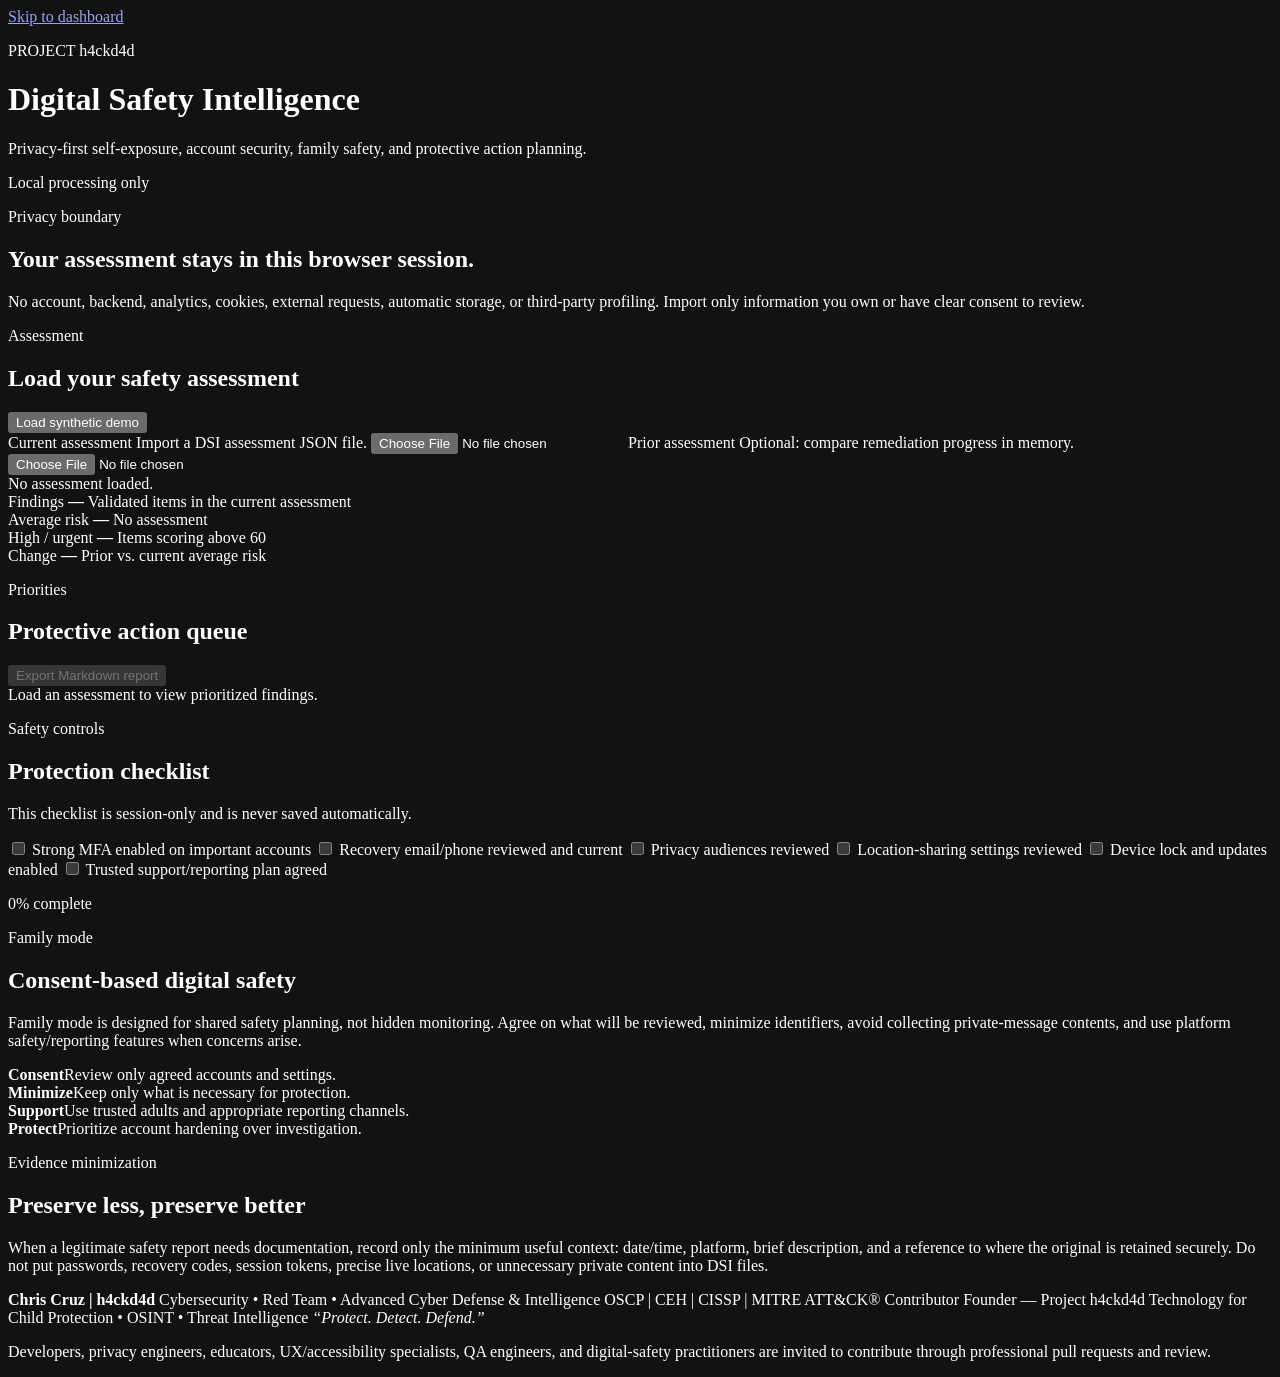
==== web/index.html @ 947352be "feat: add privacy-first local DSI dashboard" ====
<!doctype html>
<html lang="en">
<head>
  <meta charset="utf-8">
  <meta name="viewport" content="width=device-width,initial-scale=1">
  <meta name="color-scheme" content="dark">
  <title>h4ckd4d Digital Safety Intelligence</title>
  <link rel="stylesheet" href="styles.css">
</head>
<body>
  <a class="skip-link" href="#main">Skip to dashboard</a>

  <header class="site-header">
    <div>
      <p class="eyebrow">PROJECT h4ckd4d</p>
      <h1>Digital Safety Intelligence</h1>
      <p class="subtitle">Privacy-first self-exposure, account security, family safety, and protective action planning.</p>
    </div>
    <div class="privacy-badge" aria-label="Local processing only">
      <span class="privacy-dot" aria-hidden="true"></span>
      Local processing only
    </div>
  </header>

  <main id="main">
    <section class="notice" aria-labelledby="privacy-title">
      <div>
        <p class="eyebrow">Privacy boundary</p>
        <h2 id="privacy-title">Your assessment stays in this browser session.</h2>
      </div>
      <p>No account, backend, analytics, cookies, external requests, automatic storage, or third-party profiling. Import only information you own or have clear consent to review.</p>
    </section>

    <section class="panel" aria-labelledby="assessment-title">
      <div class="section-heading">
        <div>
          <p class="eyebrow">Assessment</p>
          <h2 id="assessment-title">Load your safety assessment</h2>
        </div>
        <button id="demoButton" class="button secondary" type="button">Load synthetic demo</button>
      </div>

      <div class="upload-grid">
        <label class="upload-card" for="currentFile">
          <span class="upload-title">Current assessment</span>
          <span>Import a DSI assessment JSON file.</span>
          <input id="currentFile" type="file" accept="application/json,.json">
        </label>

        <label class="upload-card" for="priorFile">
          <span class="upload-title">Prior assessment</span>
          <span>Optional: compare remediation progress in memory.</span>
          <input id="priorFile" type="file" accept="application/json,.json">
        </label>
      </div>

      <div id="status" class="status" role="status" aria-live="polite">No assessment loaded.</div>
    </section>

    <section class="metrics" aria-label="Risk overview">
      <article class="metric-card">
        <span class="metric-label">Findings</span>
        <strong id="findingCount">—</strong>
        <span class="metric-help">Validated items in the current assessment</span>
      </article>
      <article class="metric-card">
        <span class="metric-label">Average risk</span>
        <strong id="averageRisk">—</strong>
        <span id="averagePriority" class="metric-help">No assessment</span>
      </article>
      <article class="metric-card">
        <span class="metric-label">High / urgent</span>
        <strong id="highCount">—</strong>
        <span class="metric-help">Items scoring above 60</span>
      </article>
      <article class="metric-card">
        <span class="metric-label">Change</span>
        <strong id="riskDelta">—</strong>
        <span class="metric-help">Prior vs. current average risk</span>
      </article>
    </section>

    <section class="dashboard-grid">
      <article class="panel" aria-labelledby="findings-title">
        <div class="section-heading">
          <div>
            <p class="eyebrow">Priorities</p>
            <h2 id="findings-title">Protective action queue</h2>
          </div>
          <button id="exportButton" class="button" type="button" disabled>Export Markdown report</button>
        </div>
        <div id="findingsTable" class="empty-state">Load an assessment to view prioritized findings.</div>
      </article>

      <aside class="panel" aria-labelledby="checklist-title">
        <p class="eyebrow">Safety controls</p>
        <h2 id="checklist-title">Protection checklist</h2>
        <p class="muted">This checklist is session-only and is never saved automatically.</p>

        <div id="checklist" class="checklist">
          <label><input type="checkbox"> Strong MFA enabled on important accounts</label>
          <label><input type="checkbox"> Recovery email/phone reviewed and current</label>
          <label><input type="checkbox"> Privacy audiences reviewed</label>
          <label><input type="checkbox"> Location-sharing settings reviewed</label>
          <label><input type="checkbox"> Device lock and updates enabled</label>
          <label><input type="checkbox"> Trusted support/reporting plan agreed</label>
        </div>
        <div class="progress-track" aria-label="Checklist completion">
          <div id="progressBar" class="progress-bar"></div>
        </div>
        <p id="progressText" class="progress-text">0% complete</p>
      </aside>
    </section>

    <section class="dashboard-grid">
      <article class="panel" aria-labelledby="family-title">
        <p class="eyebrow">Family mode</p>
        <h2 id="family-title">Consent-based digital safety</h2>
        <p>Family mode is designed for shared safety planning, not hidden monitoring. Agree on what will be reviewed, minimize identifiers, avoid collecting private-message contents, and use platform safety/reporting features when concerns arise.</p>
        <div class="principle-grid">
          <div><strong>Consent</strong><span>Review only agreed accounts and settings.</span></div>
          <div><strong>Minimize</strong><span>Keep only what is necessary for protection.</span></div>
          <div><strong>Support</strong><span>Use trusted adults and appropriate reporting channels.</span></div>
          <div><strong>Protect</strong><span>Prioritize account hardening over investigation.</span></div>
        </div>
      </article>

      <article class="panel" aria-labelledby="evidence-title">
        <p class="eyebrow">Evidence minimization</p>
        <h2 id="evidence-title">Preserve less, preserve better</h2>
        <p>When a legitimate safety report needs documentation, record only the minimum useful context: date/time, platform, brief description, and a reference to where the original is retained securely. Do not put passwords, recovery codes, session tokens, precise live locations, or unnecessary private content into DSI files.</p>
      </article>
    </section>
  </main>

  <footer>
    <div class="signature">
      <strong>Chris Cruz | h4ckd4d</strong>
      <span>Cybersecurity • Red Team • Advanced Cyber Defense &amp; Intelligence</span>
      <span>OSCP | CEH | CISSP | MITRE ATT&amp;CK® Contributor</span>
      <span class="founder">Founder — Project h4ckd4d</span>
      <span>Technology for Child Protection • OSINT • Threat Intelligence</span>
      <em>“Protect. Detect. Defend.”</em>
    </div>
    <p>Developers, privacy engineers, educators, UX/accessibility specialists, QA engineers, and digital-safety practitioners are invited to contribute through professional pull requests and review.</p>
  </footer>

  <script src="app.js"></script>
</body>
</html>
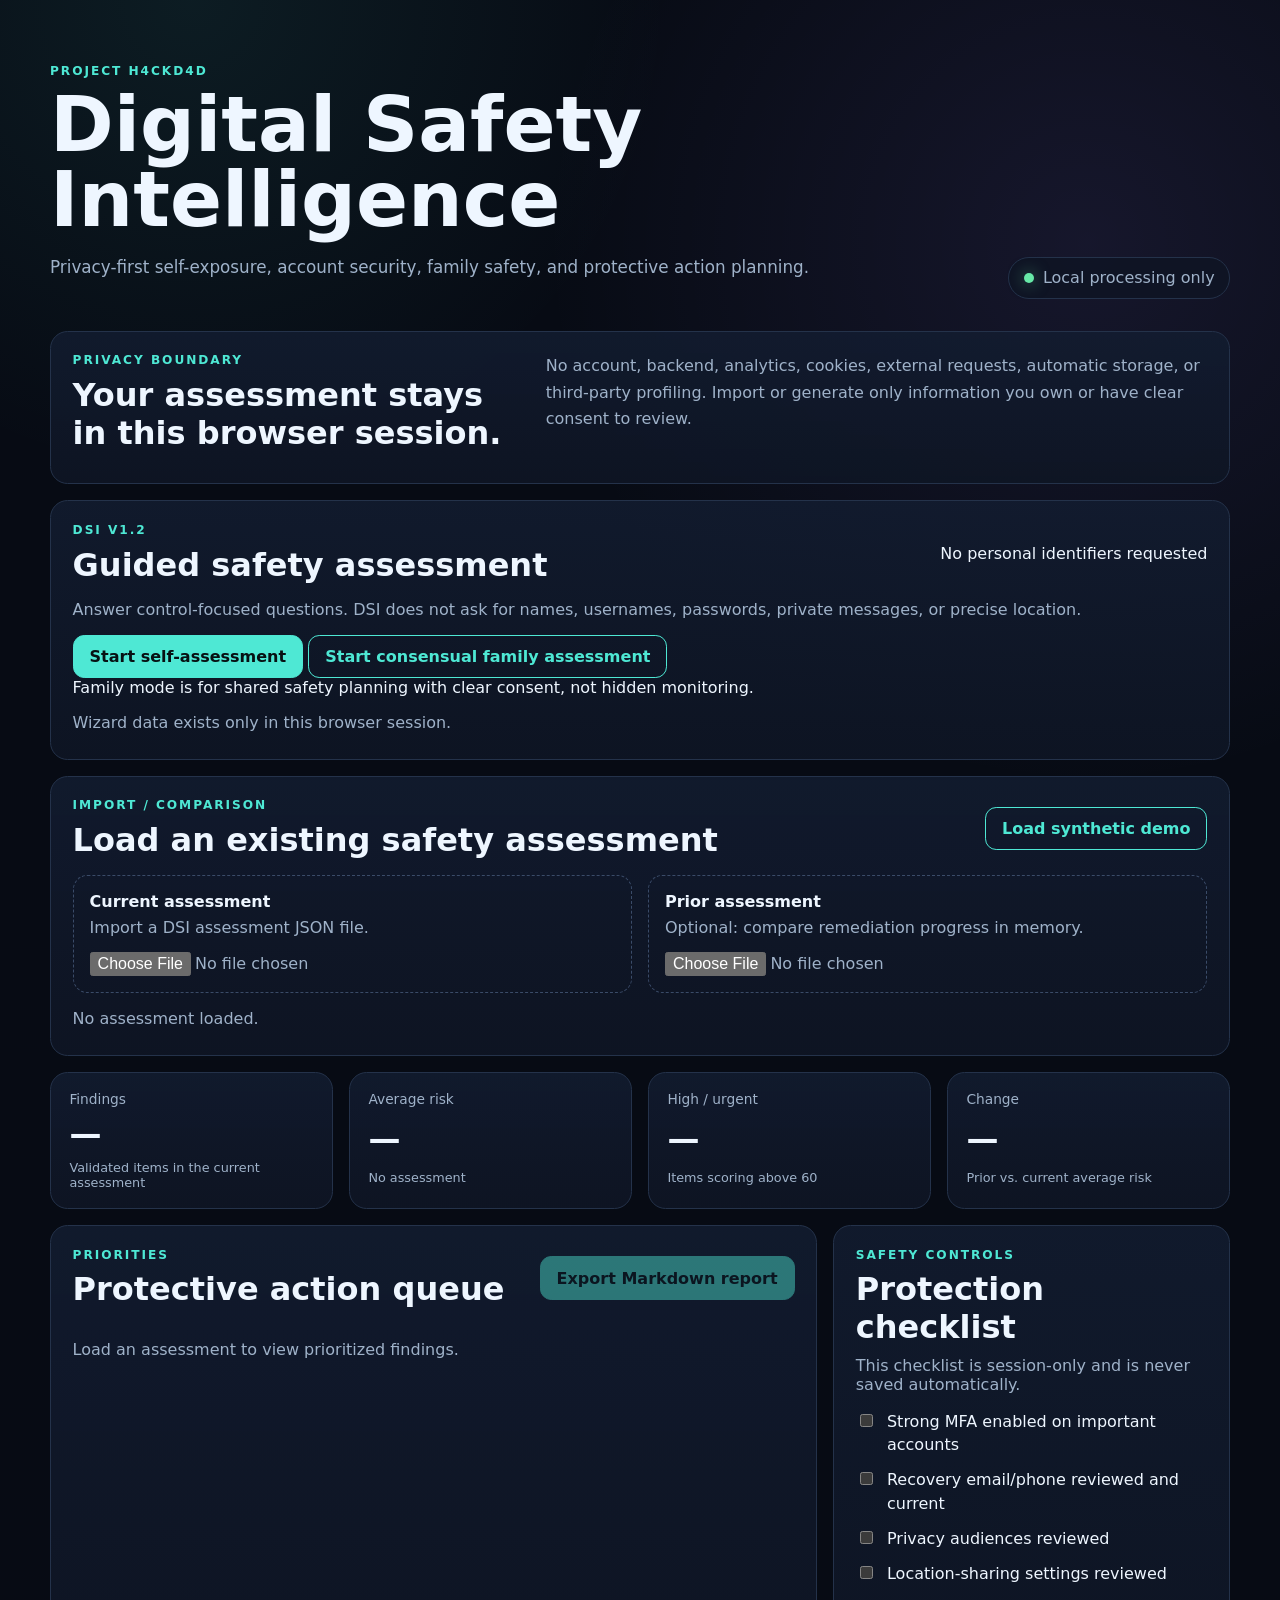
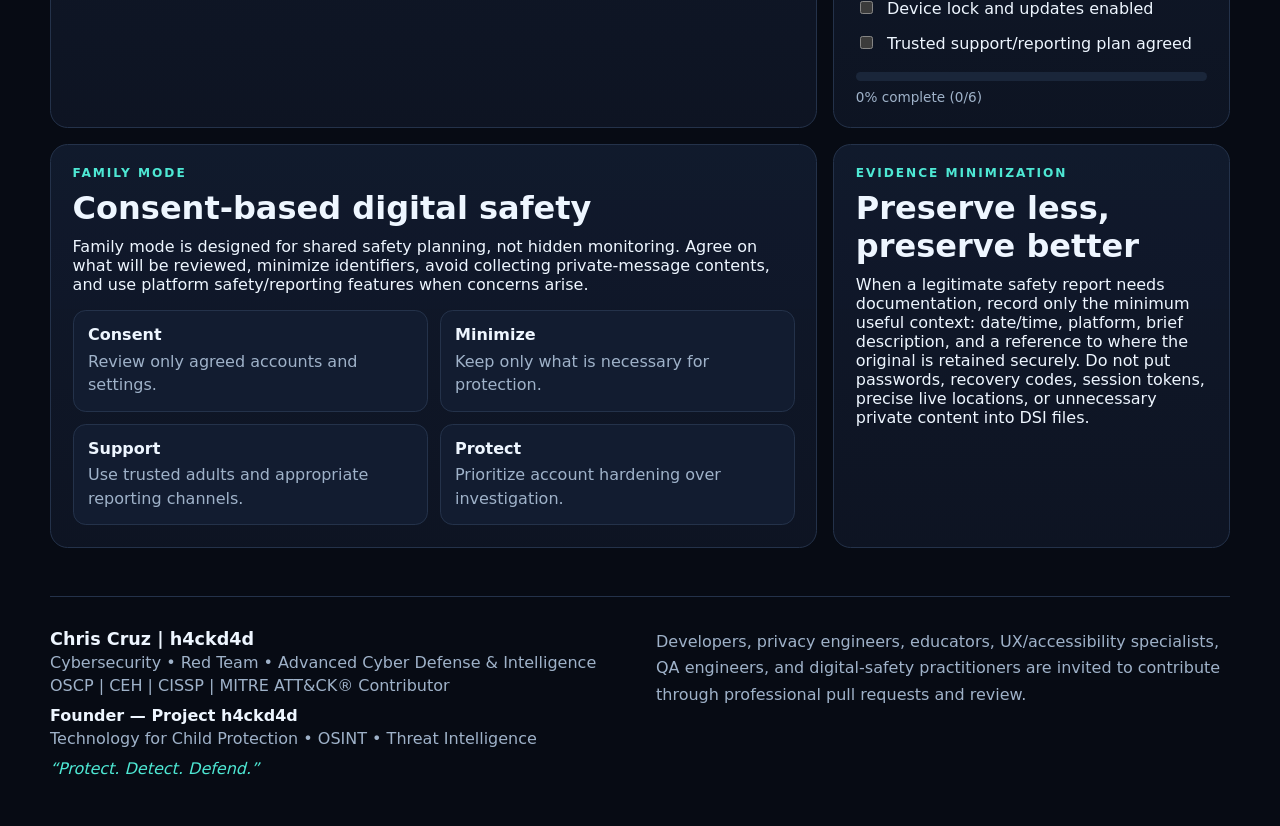
==== commit cc5523e1: "DSI v1.2: add guided assessment interface" ====
--- a/web/index.html
+++ b/web/index.html
@@ -28,14 +28,56 @@
         <p class="eyebrow">Privacy boundary</p>
         <h2 id="privacy-title">Your assessment stays in this browser session.</h2>
       </div>
-      <p>No account, backend, analytics, cookies, external requests, automatic storage, or third-party profiling. Import only information you own or have clear consent to review.</p>
+      <p>No account, backend, analytics, cookies, external requests, automatic storage, or third-party profiling. Import or generate only information you own or have clear consent to review.</p>
+    </section>
+
+    <section id="wizard" class="panel" aria-labelledby="wizard-title">
+      <div class="section-heading">
+        <div>
+          <p class="eyebrow">DSI v1.2</p>
+          <h2 id="wizard-title">Guided safety assessment</h2>
+        </div>
+        <span class="local-label">No personal identifiers requested</span>
+      </div>
+      <p class="muted">Answer control-focused questions. DSI does not ask for names, usernames, passwords, private messages, or precise location.</p>
+
+      <div id="wizardStart" class="wizard-start">
+        <button id="wizardModeSelf" class="button" type="button">Start self-assessment</button>
+        <button id="wizardModeFamily" class="button secondary" type="button">Start consensual family assessment</button>
+        <p>Family mode is for shared safety planning with clear consent, not hidden monitoring.</p>
+      </div>
+
+      <div id="wizardStep" class="wizard-step" hidden>
+        <p id="wizardSection" class="eyebrow"></p>
+        <h3 id="wizardPrompt" tabindex="-1"></h3>
+        <p id="wizardHelp" class="muted"></p>
+        <div id="wizardChoices" class="wizard-choices" role="radiogroup" aria-label="Assessment answer"></div>
+        <div class="wizard-actions">
+          <button id="wizardBack" class="button secondary" type="button">Back</button>
+          <button id="wizardNext" class="button" type="button">Next</button>
+          <button id="wizardCancel" class="text-button" type="button">Clear wizard session</button>
+        </div>
+      </div>
+
+      <div id="wizardReview" class="wizard-review" hidden>
+        <p class="eyebrow">Review</p>
+        <h3>Confirm your control answers</h3>
+        <ul id="wizardReviewList" class="review-list"></ul>
+        <p class="muted">Only unmet or uncertain controls become findings. “Not sure” lowers confidence to show that verification is needed.</p>
+        <div class="wizard-actions">
+          <button id="wizardGenerate" class="button" type="button">Generate and load assessment</button>
+          <button id="wizardDownload" class="button secondary" type="button" disabled>Download assessment JSON</button>
+          <button id="wizardCancel" class="text-button wizard-cancel-review" type="button" onclick="document.getElementById('wizardCancel').click()">Clear wizard session</button>
+        </div>
+      </div>
+      <div id="wizardStatus" class="status" role="status" aria-live="polite">Wizard data exists only in this browser session.</div>
     </section>
 
     <section class="panel" aria-labelledby="assessment-title">
       <div class="section-heading">
         <div>
-          <p class="eyebrow">Assessment</p>
-          <h2 id="assessment-title">Load your safety assessment</h2>
+          <p class="eyebrow">Import / comparison</p>
+          <h2 id="assessment-title">Load an existing safety assessment</h2>
         </div>
         <button id="demoButton" class="button secondary" type="button">Load synthetic demo</button>
       </div>
@@ -46,57 +88,35 @@
           <span>Import a DSI assessment JSON file.</span>
           <input id="currentFile" type="file" accept="application/json,.json">
         </label>
-
         <label class="upload-card" for="priorFile">
           <span class="upload-title">Prior assessment</span>
           <span>Optional: compare remediation progress in memory.</span>
           <input id="priorFile" type="file" accept="application/json,.json">
         </label>
       </div>
-
       <div id="status" class="status" role="status" aria-live="polite">No assessment loaded.</div>
     </section>
 
     <section class="metrics" aria-label="Risk overview">
-      <article class="metric-card">
-        <span class="metric-label">Findings</span>
-        <strong id="findingCount">—</strong>
-        <span class="metric-help">Validated items in the current assessment</span>
-      </article>
-      <article class="metric-card">
-        <span class="metric-label">Average risk</span>
-        <strong id="averageRisk">—</strong>
-        <span id="averagePriority" class="metric-help">No assessment</span>
-      </article>
-      <article class="metric-card">
-        <span class="metric-label">High / urgent</span>
-        <strong id="highCount">—</strong>
-        <span class="metric-help">Items scoring above 60</span>
-      </article>
-      <article class="metric-card">
-        <span class="metric-label">Change</span>
-        <strong id="riskDelta">—</strong>
-        <span class="metric-help">Prior vs. current average risk</span>
-      </article>
+      <article class="metric-card"><span class="metric-label">Findings</span><strong id="findingCount">—</strong><span class="metric-help">Validated items in the current assessment</span></article>
+      <article class="metric-card"><span class="metric-label">Average risk</span><strong id="averageRisk">—</strong><span id="averagePriority" class="metric-help">No assessment</span></article>
+      <article class="metric-card"><span class="metric-label">High / urgent</span><strong id="highCount">—</strong><span class="metric-help">Items scoring above 60</span></article>
+      <article class="metric-card"><span class="metric-label">Change</span><strong id="riskDelta">—</strong><span class="metric-help">Prior vs. current average risk</span></article>
     </section>
 
     <section class="dashboard-grid">
       <article class="panel" aria-labelledby="findings-title">
         <div class="section-heading">
-          <div>
-            <p class="eyebrow">Priorities</p>
-            <h2 id="findings-title">Protective action queue</h2>
-          </div>
+          <div><p class="eyebrow">Priorities</p><h2 id="findings-title">Protective action queue</h2></div>
           <button id="exportButton" class="button" type="button" disabled>Export Markdown report</button>
         </div>
-        <div id="findingsTable" class="empty-state">Load an assessment to view prioritized findings.</div>
+        <div id="findingsTable" class="empty-state">Load or generate an assessment to view prioritized findings.</div>
       </article>
 
       <aside class="panel" aria-labelledby="checklist-title">
         <p class="eyebrow">Safety controls</p>
         <h2 id="checklist-title">Protection checklist</h2>
         <p class="muted">This checklist is session-only and is never saved automatically.</p>
-
         <div id="checklist" class="checklist">
           <label><input type="checkbox"> Strong MFA enabled on important accounts</label>
           <label><input type="checkbox"> Recovery email/phone reviewed and current</label>
@@ -105,9 +125,7 @@
           <label><input type="checkbox"> Device lock and updates enabled</label>
           <label><input type="checkbox"> Trusted support/reporting plan agreed</label>
         </div>
-        <div class="progress-track" aria-label="Checklist completion">
-          <div id="progressBar" class="progress-bar"></div>
-        </div>
+        <div class="progress-track" aria-label="Checklist completion"><div id="progressBar" class="progress-bar"></div></div>
         <p id="progressText" class="progress-text">0% complete</p>
       </aside>
     </section>
@@ -124,7 +142,6 @@
           <div><strong>Protect</strong><span>Prioritize account hardening over investigation.</span></div>
         </div>
       </article>
-
       <article class="panel" aria-labelledby="evidence-title">
         <p class="eyebrow">Evidence minimization</p>
         <h2 id="evidence-title">Preserve less, preserve better</h2>
@@ -145,6 +162,8 @@
     <p>Developers, privacy engineers, educators, UX/accessibility specialists, QA engineers, and digital-safety practitioners are invited to contribute through professional pull requests and review.</p>
   </footer>
 
+  <script src="dsi-core.js"></script>
   <script src="app.js"></script>
+  <script src="wizard.js"></script>
 </body>
 </html>
--- a/web/styles.css
+++ b/web/styles.css
@@ -0,0 +1,160 @@
+:root {
+  --bg: #070b14;
+  --panel: #0e1524;
+  --panel-2: #121c30;
+  --text: #eef6ff;
+  --muted: #9fb2c9;
+  --line: #24324a;
+  --accent: #4ee8d4;
+  --accent-2: #9b7cff;
+  --danger: #ff7b91;
+  --warning: #ffd166;
+  --ok: #67e8a7;
+  font-family: Inter, ui-sans-serif, system-ui, -apple-system, BlinkMacSystemFont, "Segoe UI", sans-serif;
+}
+
+* { box-sizing: border-box; }
+
+body {
+  margin: 0;
+  background:
+    radial-gradient(circle at 15% 0%, rgba(78, 232, 212, 0.08), transparent 30rem),
+    radial-gradient(circle at 85% 10%, rgba(155, 124, 255, 0.10), transparent 34rem),
+    var(--bg);
+  color: var(--text);
+  min-height: 100vh;
+}
+
+button, input { font: inherit; }
+
+.skip-link {
+  position: absolute;
+  left: -9999px;
+  top: 1rem;
+  background: var(--text);
+  color: var(--bg);
+  padding: .75rem 1rem;
+  border-radius: .5rem;
+}
+.skip-link:focus { left: 1rem; z-index: 100; }
+
+.site-header, main, footer {
+  width: min(1180px, calc(100% - 2rem));
+  margin-inline: auto;
+}
+
+.site-header {
+  display: flex;
+  justify-content: space-between;
+  gap: 2rem;
+  align-items: flex-end;
+  padding: 4rem 0 2rem;
+}
+
+h1, h2, p { margin-top: 0; }
+h1 { font-size: clamp(2.4rem, 6vw, 5rem); line-height: .98; max-width: 850px; margin-bottom: 1rem; }
+h2 { font-size: clamp(1.3rem, 3vw, 2rem); margin-bottom: .6rem; }
+.subtitle { color: var(--muted); max-width: 780px; font-size: 1.05rem; line-height: 1.7; }
+.eyebrow { color: var(--accent); text-transform: uppercase; letter-spacing: .16em; font-size: .76rem; font-weight: 800; margin-bottom: .55rem; }
+.muted { color: var(--muted); }
+
+.privacy-badge {
+  border: 1px solid var(--line);
+  background: rgba(14, 21, 36, .8);
+  color: var(--muted);
+  border-radius: 999px;
+  padding: .65rem .9rem;
+  display: flex;
+  gap: .55rem;
+  align-items: center;
+  white-space: nowrap;
+}
+.privacy-dot { width: .65rem; height: .65rem; border-radius: 50%; background: var(--ok); box-shadow: 0 0 1rem rgba(103, 232, 167, .55); }
+
+.notice, .panel, .metric-card {
+  border: 1px solid var(--line);
+  background: linear-gradient(180deg, rgba(18, 28, 48, .86), rgba(14, 21, 36, .9));
+  border-radius: 1.1rem;
+}
+.notice { padding: 1.35rem; display: grid; grid-template-columns: .8fr 1.2fr; gap: 2rem; margin-bottom: 1rem; }
+.notice p:last-child { color: var(--muted); line-height: 1.65; margin-bottom: 0; }
+.panel { padding: 1.35rem; margin-bottom: 1rem; }
+
+.section-heading { display: flex; justify-content: space-between; gap: 1rem; align-items: center; margin-bottom: 1rem; }
+.section-heading h2 { margin-bottom: 0; }
+
+.button {
+  border: 1px solid var(--accent);
+  color: #071113;
+  background: var(--accent);
+  font-weight: 800;
+  padding: .7rem 1rem;
+  border-radius: .7rem;
+  cursor: pointer;
+}
+.button.secondary { background: transparent; color: var(--accent); }
+.button:disabled { opacity: .45; cursor: not-allowed; }
+
+.upload-grid { display: grid; grid-template-columns: repeat(2, minmax(0, 1fr)); gap: 1rem; }
+.upload-card {
+  border: 1px dashed #3a4b68;
+  border-radius: .9rem;
+  padding: 1rem;
+  color: var(--muted);
+  display: grid;
+  gap: .45rem;
+}
+.upload-card:hover { border-color: var(--accent); }
+.upload-title { color: var(--text); font-weight: 800; }
+.upload-card input { color: var(--muted); margin-top: .5rem; }
+.status { margin-top: 1rem; color: var(--muted); min-height: 1.5rem; }
+.status.error { color: var(--danger); }
+.status.success { color: var(--ok); }
+
+.metrics { display: grid; grid-template-columns: repeat(4, minmax(0, 1fr)); gap: 1rem; margin: 1rem 0; }
+.metric-card { padding: 1.15rem; display: grid; gap: .45rem; }
+.metric-label { color: var(--muted); font-size: .86rem; }
+.metric-card strong { font-size: 2rem; }
+.metric-help { color: var(--muted); font-size: .8rem; }
+
+.dashboard-grid { display: grid; grid-template-columns: 1.45fr .75fr; gap: 1rem; }
+.empty-state { color: var(--muted); padding: 1rem 0; }
+.table-wrap { overflow-x: auto; }
+table { width: 100%; border-collapse: collapse; }
+th, td { text-align: left; padding: .75rem .6rem; border-bottom: 1px solid var(--line); vertical-align: top; }
+th { color: var(--muted); font-size: .78rem; text-transform: uppercase; letter-spacing: .08em; }
+.score { font-weight: 900; }
+.priority-high { color: var(--warning); }
+.priority-urgent { color: var(--danger); }
+.priority-low { color: var(--ok); }
+
+.checklist { display: grid; gap: .75rem; margin: 1rem 0; }
+.checklist label { display: flex; gap: .7rem; align-items: flex-start; line-height: 1.45; }
+.checklist input { margin-top: .25rem; accent-color: var(--accent); }
+.progress-track { height: .6rem; background: #1a263a; border-radius: 999px; overflow: hidden; }
+.progress-bar { height: 100%; width: 0; background: linear-gradient(90deg, var(--accent), var(--accent-2)); transition: width .2s ease; }
+.progress-text { margin: .5rem 0 0; color: var(--muted); font-size: .85rem; }
+
+.principle-grid { display: grid; grid-template-columns: repeat(2, minmax(0, 1fr)); gap: .75rem; margin-top: 1rem; }
+.principle-grid div { background: var(--panel-2); border: 1px solid var(--line); border-radius: .8rem; padding: .9rem; display: grid; gap: .35rem; }
+.principle-grid span { color: var(--muted); line-height: 1.45; }
+
+footer { border-top: 1px solid var(--line); margin-top: 2rem; padding: 2rem 0 3rem; display: grid; grid-template-columns: 1fr 1fr; gap: 2rem; color: var(--muted); }
+.signature { display: grid; gap: .25rem; }
+.signature strong { color: var(--text); font-size: 1.1rem; }
+.signature .founder { margin-top: .45rem; color: var(--text); font-weight: 700; }
+.signature em { color: var(--accent); margin-top: .45rem; }
+footer p { line-height: 1.65; }
+
+@media (max-width: 820px) {
+  .site-header, .section-heading, footer { align-items: flex-start; flex-direction: column; }
+  .site-header { display: flex; }
+  .notice, .dashboard-grid, footer { grid-template-columns: 1fr; }
+  .metrics { grid-template-columns: repeat(2, minmax(0, 1fr)); }
+  .upload-grid { grid-template-columns: 1fr; }
+}
+
+@media (max-width: 520px) {
+  .metrics, .principle-grid { grid-template-columns: 1fr; }
+  .site-header { padding-top: 2.4rem; }
+}
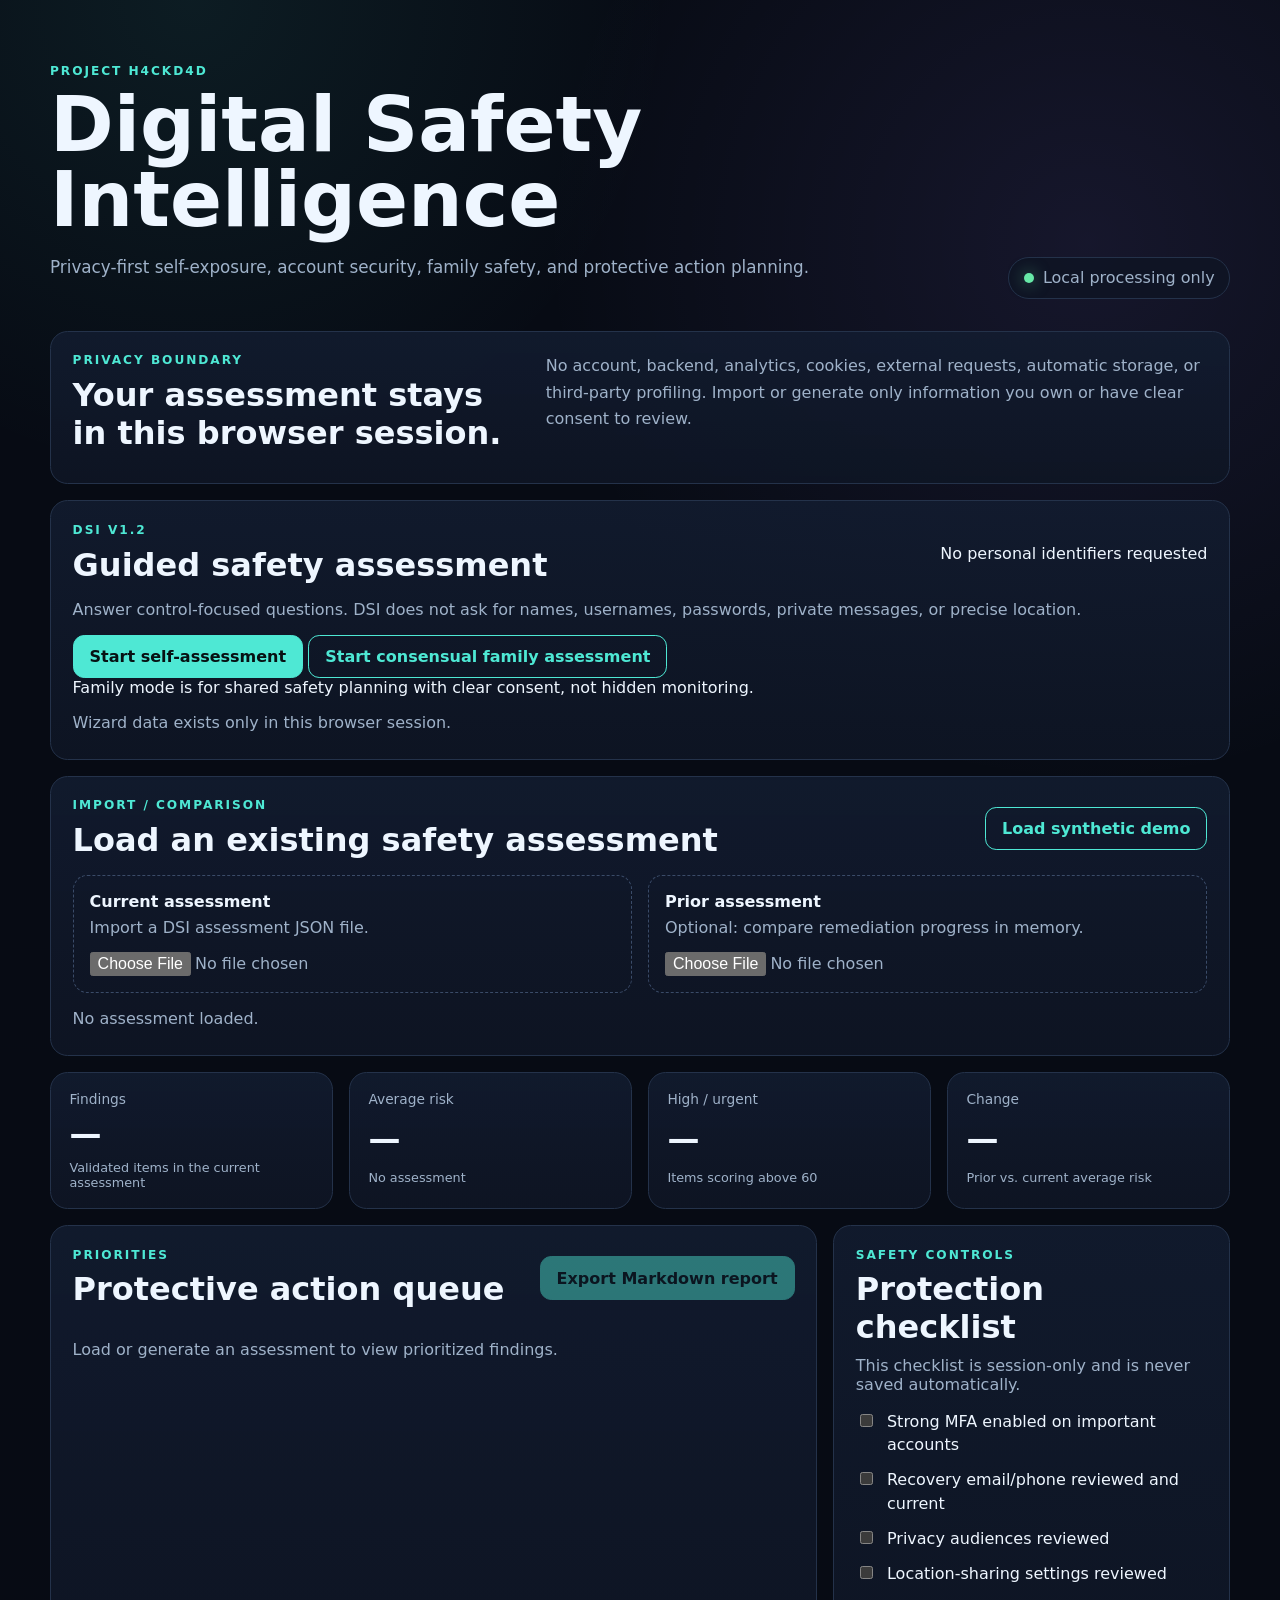
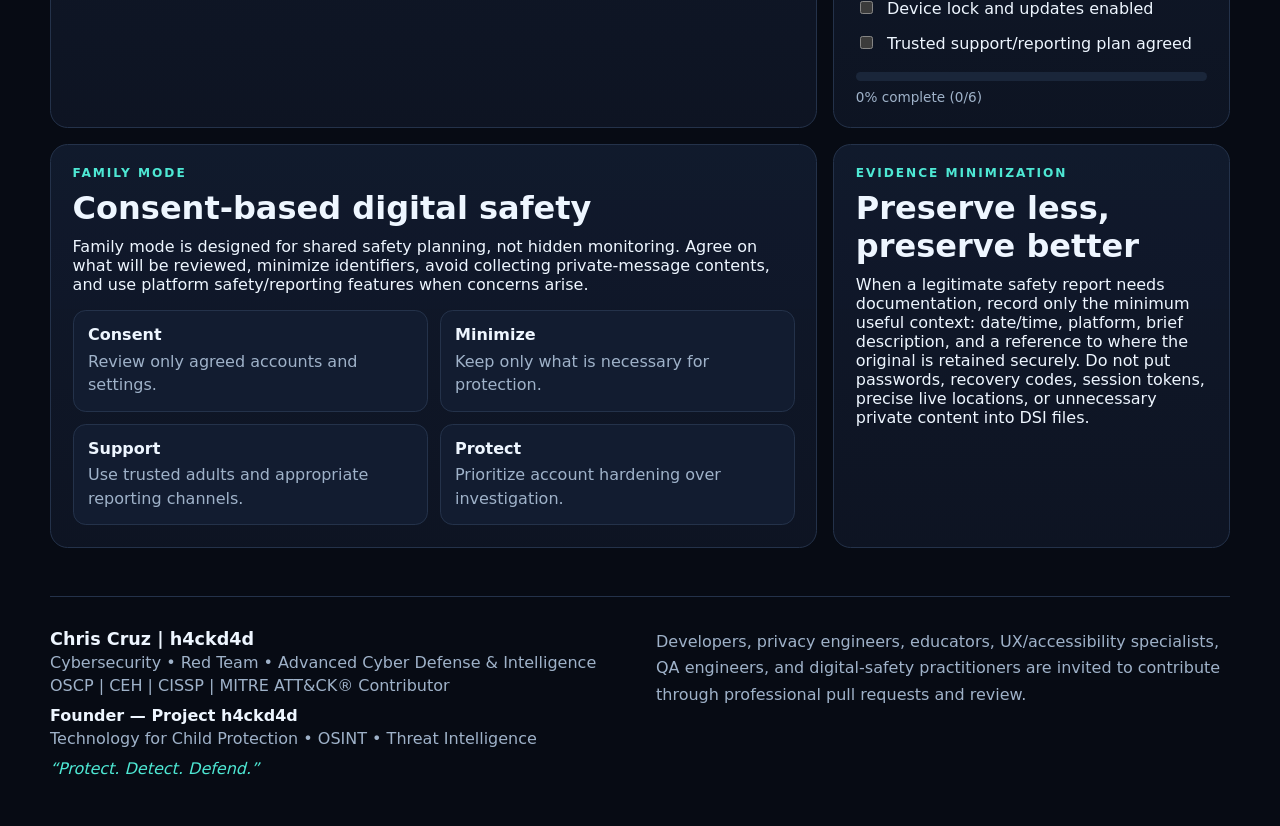
==== commit 9997af41: "DSI v1.2: fix wizard review controls" ====
--- a/web/index.html
+++ b/web/index.html
@@ -9,92 +9,40 @@
 </head>
 <body>
   <a class="skip-link" href="#main">Skip to dashboard</a>
-
   <header class="site-header">
-    <div>
-      <p class="eyebrow">PROJECT h4ckd4d</p>
-      <h1>Digital Safety Intelligence</h1>
-      <p class="subtitle">Privacy-first self-exposure, account security, family safety, and protective action planning.</p>
-    </div>
-    <div class="privacy-badge" aria-label="Local processing only">
-      <span class="privacy-dot" aria-hidden="true"></span>
-      Local processing only
-    </div>
+    <div><p class="eyebrow">PROJECT h4ckd4d</p><h1>Digital Safety Intelligence</h1><p class="subtitle">Privacy-first self-exposure, account security, family safety, and protective action planning.</p></div>
+    <div class="privacy-badge" aria-label="Local processing only"><span class="privacy-dot" aria-hidden="true"></span>Local processing only</div>
   </header>
-
   <main id="main">
-    <section class="notice" aria-labelledby="privacy-title">
-      <div>
-        <p class="eyebrow">Privacy boundary</p>
-        <h2 id="privacy-title">Your assessment stays in this browser session.</h2>
-      </div>
-      <p>No account, backend, analytics, cookies, external requests, automatic storage, or third-party profiling. Import or generate only information you own or have clear consent to review.</p>
-    </section>
+    <section class="notice" aria-labelledby="privacy-title"><div><p class="eyebrow">Privacy boundary</p><h2 id="privacy-title">Your assessment stays in this browser session.</h2></div><p>No account, backend, analytics, cookies, external requests, automatic storage, or third-party profiling. Import or generate only information you own or have clear consent to review.</p></section>
 
     <section id="wizard" class="panel" aria-labelledby="wizard-title">
-      <div class="section-heading">
-        <div>
-          <p class="eyebrow">DSI v1.2</p>
-          <h2 id="wizard-title">Guided safety assessment</h2>
-        </div>
-        <span class="local-label">No personal identifiers requested</span>
-      </div>
+      <div class="section-heading"><div><p class="eyebrow">DSI v1.2</p><h2 id="wizard-title">Guided safety assessment</h2></div><span class="local-label">No personal identifiers requested</span></div>
       <p class="muted">Answer control-focused questions. DSI does not ask for names, usernames, passwords, private messages, or precise location.</p>
-
       <div id="wizardStart" class="wizard-start">
         <button id="wizardModeSelf" class="button" type="button">Start self-assessment</button>
         <button id="wizardModeFamily" class="button secondary" type="button">Start consensual family assessment</button>
         <p>Family mode is for shared safety planning with clear consent, not hidden monitoring.</p>
       </div>
-
       <div id="wizardStep" class="wizard-step" hidden>
-        <p id="wizardSection" class="eyebrow"></p>
-        <h3 id="wizardPrompt" tabindex="-1"></h3>
-        <p id="wizardHelp" class="muted"></p>
+        <p id="wizardSection" class="eyebrow"></p><h3 id="wizardPrompt" tabindex="-1"></h3><p id="wizardHelp" class="muted"></p>
         <div id="wizardChoices" class="wizard-choices" role="radiogroup" aria-label="Assessment answer"></div>
-        <div class="wizard-actions">
-          <button id="wizardBack" class="button secondary" type="button">Back</button>
-          <button id="wizardNext" class="button" type="button">Next</button>
-          <button id="wizardCancel" class="text-button" type="button">Clear wizard session</button>
-        </div>
+        <div class="wizard-actions"><button id="wizardBack" class="button secondary" type="button">Back</button><button id="wizardNext" class="button" type="button">Next</button><button id="wizardCancel" class="text-button" type="button">Clear wizard session</button></div>
       </div>
-
       <div id="wizardReview" class="wizard-review" hidden>
-        <p class="eyebrow">Review</p>
-        <h3>Confirm your control answers</h3>
-        <ul id="wizardReviewList" class="review-list"></ul>
+        <p class="eyebrow">Review</p><h3>Confirm your control answers</h3><ul id="wizardReviewList" class="review-list"></ul>
         <p class="muted">Only unmet or uncertain controls become findings. “Not sure” lowers confidence to show that verification is needed.</p>
-        <div class="wizard-actions">
-          <button id="wizardGenerate" class="button" type="button">Generate and load assessment</button>
-          <button id="wizardDownload" class="button secondary" type="button" disabled>Download assessment JSON</button>
-          <button id="wizardCancel" class="text-button wizard-cancel-review" type="button" onclick="document.getElementById('wizardCancel').click()">Clear wizard session</button>
-        </div>
+        <div class="wizard-actions"><button id="wizardGenerate" class="button" type="button">Generate and load assessment</button><button id="wizardDownload" class="button secondary" type="button" disabled>Download assessment JSON</button><button id="wizardCancelReview" class="text-button" type="button">Clear wizard session</button></div>
       </div>
       <div id="wizardStatus" class="status" role="status" aria-live="polite">Wizard data exists only in this browser session.</div>
     </section>
 
     <section class="panel" aria-labelledby="assessment-title">
-      <div class="section-heading">
-        <div>
-          <p class="eyebrow">Import / comparison</p>
-          <h2 id="assessment-title">Load an existing safety assessment</h2>
-        </div>
-        <button id="demoButton" class="button secondary" type="button">Load synthetic demo</button>
-      </div>
-
+      <div class="section-heading"><div><p class="eyebrow">Import / comparison</p><h2 id="assessment-title">Load an existing safety assessment</h2></div><button id="demoButton" class="button secondary" type="button">Load synthetic demo</button></div>
       <div class="upload-grid">
-        <label class="upload-card" for="currentFile">
-          <span class="upload-title">Current assessment</span>
-          <span>Import a DSI assessment JSON file.</span>
-          <input id="currentFile" type="file" accept="application/json,.json">
-        </label>
-        <label class="upload-card" for="priorFile">
-          <span class="upload-title">Prior assessment</span>
-          <span>Optional: compare remediation progress in memory.</span>
-          <input id="priorFile" type="file" accept="application/json,.json">
-        </label>
-      </div>
-      <div id="status" class="status" role="status" aria-live="polite">No assessment loaded.</div>
+        <label class="upload-card" for="currentFile"><span class="upload-title">Current assessment</span><span>Import a DSI assessment JSON file.</span><input id="currentFile" type="file" accept="application/json,.json"></label>
+        <label class="upload-card" for="priorFile"><span class="upload-title">Prior assessment</span><span>Optional: compare remediation progress in memory.</span><input id="priorFile" type="file" accept="application/json,.json"></label>
+      </div><div id="status" class="status" role="status" aria-live="polite">No assessment loaded.</div>
     </section>
 
     <section class="metrics" aria-label="Risk overview">
@@ -105,65 +53,16 @@
     </section>
 
     <section class="dashboard-grid">
-      <article class="panel" aria-labelledby="findings-title">
-        <div class="section-heading">
-          <div><p class="eyebrow">Priorities</p><h2 id="findings-title">Protective action queue</h2></div>
-          <button id="exportButton" class="button" type="button" disabled>Export Markdown report</button>
-        </div>
-        <div id="findingsTable" class="empty-state">Load or generate an assessment to view prioritized findings.</div>
-      </article>
-
-      <aside class="panel" aria-labelledby="checklist-title">
-        <p class="eyebrow">Safety controls</p>
-        <h2 id="checklist-title">Protection checklist</h2>
-        <p class="muted">This checklist is session-only and is never saved automatically.</p>
-        <div id="checklist" class="checklist">
-          <label><input type="checkbox"> Strong MFA enabled on important accounts</label>
-          <label><input type="checkbox"> Recovery email/phone reviewed and current</label>
-          <label><input type="checkbox"> Privacy audiences reviewed</label>
-          <label><input type="checkbox"> Location-sharing settings reviewed</label>
-          <label><input type="checkbox"> Device lock and updates enabled</label>
-          <label><input type="checkbox"> Trusted support/reporting plan agreed</label>
-        </div>
-        <div class="progress-track" aria-label="Checklist completion"><div id="progressBar" class="progress-bar"></div></div>
-        <p id="progressText" class="progress-text">0% complete</p>
-      </aside>
+      <article class="panel" aria-labelledby="findings-title"><div class="section-heading"><div><p class="eyebrow">Priorities</p><h2 id="findings-title">Protective action queue</h2></div><button id="exportButton" class="button" type="button" disabled>Export Markdown report</button></div><div id="findingsTable" class="empty-state">Load or generate an assessment to view prioritized findings.</div></article>
+      <aside class="panel" aria-labelledby="checklist-title"><p class="eyebrow">Safety controls</p><h2 id="checklist-title">Protection checklist</h2><p class="muted">This checklist is session-only and is never saved automatically.</p><div id="checklist" class="checklist"><label><input type="checkbox"> Strong MFA enabled on important accounts</label><label><input type="checkbox"> Recovery email/phone reviewed and current</label><label><input type="checkbox"> Privacy audiences reviewed</label><label><input type="checkbox"> Location-sharing settings reviewed</label><label><input type="checkbox"> Device lock and updates enabled</label><label><input type="checkbox"> Trusted support/reporting plan agreed</label></div><div class="progress-track" aria-label="Checklist completion"><div id="progressBar" class="progress-bar"></div></div><p id="progressText" class="progress-text">0% complete</p></aside>
     </section>
 
     <section class="dashboard-grid">
-      <article class="panel" aria-labelledby="family-title">
-        <p class="eyebrow">Family mode</p>
-        <h2 id="family-title">Consent-based digital safety</h2>
-        <p>Family mode is designed for shared safety planning, not hidden monitoring. Agree on what will be reviewed, minimize identifiers, avoid collecting private-message contents, and use platform safety/reporting features when concerns arise.</p>
-        <div class="principle-grid">
-          <div><strong>Consent</strong><span>Review only agreed accounts and settings.</span></div>
-          <div><strong>Minimize</strong><span>Keep only what is necessary for protection.</span></div>
-          <div><strong>Support</strong><span>Use trusted adults and appropriate reporting channels.</span></div>
-          <div><strong>Protect</strong><span>Prioritize account hardening over investigation.</span></div>
-        </div>
-      </article>
-      <article class="panel" aria-labelledby="evidence-title">
-        <p class="eyebrow">Evidence minimization</p>
-        <h2 id="evidence-title">Preserve less, preserve better</h2>
-        <p>When a legitimate safety report needs documentation, record only the minimum useful context: date/time, platform, brief description, and a reference to where the original is retained securely. Do not put passwords, recovery codes, session tokens, precise live locations, or unnecessary private content into DSI files.</p>
-      </article>
+      <article class="panel" aria-labelledby="family-title"><p class="eyebrow">Family mode</p><h2 id="family-title">Consent-based digital safety</h2><p>Family mode is designed for shared safety planning, not hidden monitoring. Agree on what will be reviewed, minimize identifiers, avoid collecting private-message contents, and use platform safety/reporting features when concerns arise.</p><div class="principle-grid"><div><strong>Consent</strong><span>Review only agreed accounts and settings.</span></div><div><strong>Minimize</strong><span>Keep only what is necessary for protection.</span></div><div><strong>Support</strong><span>Use trusted adults and appropriate reporting channels.</span></div><div><strong>Protect</strong><span>Prioritize account hardening over investigation.</span></div></div></article>
+      <article class="panel" aria-labelledby="evidence-title"><p class="eyebrow">Evidence minimization</p><h2 id="evidence-title">Preserve less, preserve better</h2><p>When a legitimate safety report needs documentation, record only the minimum useful context: date/time, platform, brief description, and a reference to where the original is retained securely. Do not put passwords, recovery codes, session tokens, precise live locations, or unnecessary private content into DSI files.</p></article>
     </section>
   </main>
-
-  <footer>
-    <div class="signature">
-      <strong>Chris Cruz | h4ckd4d</strong>
-      <span>Cybersecurity • Red Team • Advanced Cyber Defense &amp; Intelligence</span>
-      <span>OSCP | CEH | CISSP | MITRE ATT&amp;CK® Contributor</span>
-      <span class="founder">Founder — Project h4ckd4d</span>
-      <span>Technology for Child Protection • OSINT • Threat Intelligence</span>
-      <em>“Protect. Detect. Defend.”</em>
-    </div>
-    <p>Developers, privacy engineers, educators, UX/accessibility specialists, QA engineers, and digital-safety practitioners are invited to contribute through professional pull requests and review.</p>
-  </footer>
-
-  <script src="dsi-core.js"></script>
-  <script src="app.js"></script>
-  <script src="wizard.js"></script>
+  <footer><div class="signature"><strong>Chris Cruz | h4ckd4d</strong><span>Cybersecurity • Red Team • Advanced Cyber Defense &amp; Intelligence</span><span>OSCP | CEH | CISSP | MITRE ATT&amp;CK® Contributor</span><span class="founder">Founder — Project h4ckd4d</span><span>Technology for Child Protection • OSINT • Threat Intelligence</span><em>“Protect. Detect. Defend.”</em></div><p>Developers, privacy engineers, educators, UX/accessibility specialists, QA engineers, and digital-safety practitioners are invited to contribute through professional pull requests and review.</p></footer>
+  <script src="dsi-core.js"></script><script src="app.js"></script><script src="wizard.js"></script>
 </body>
 </html>
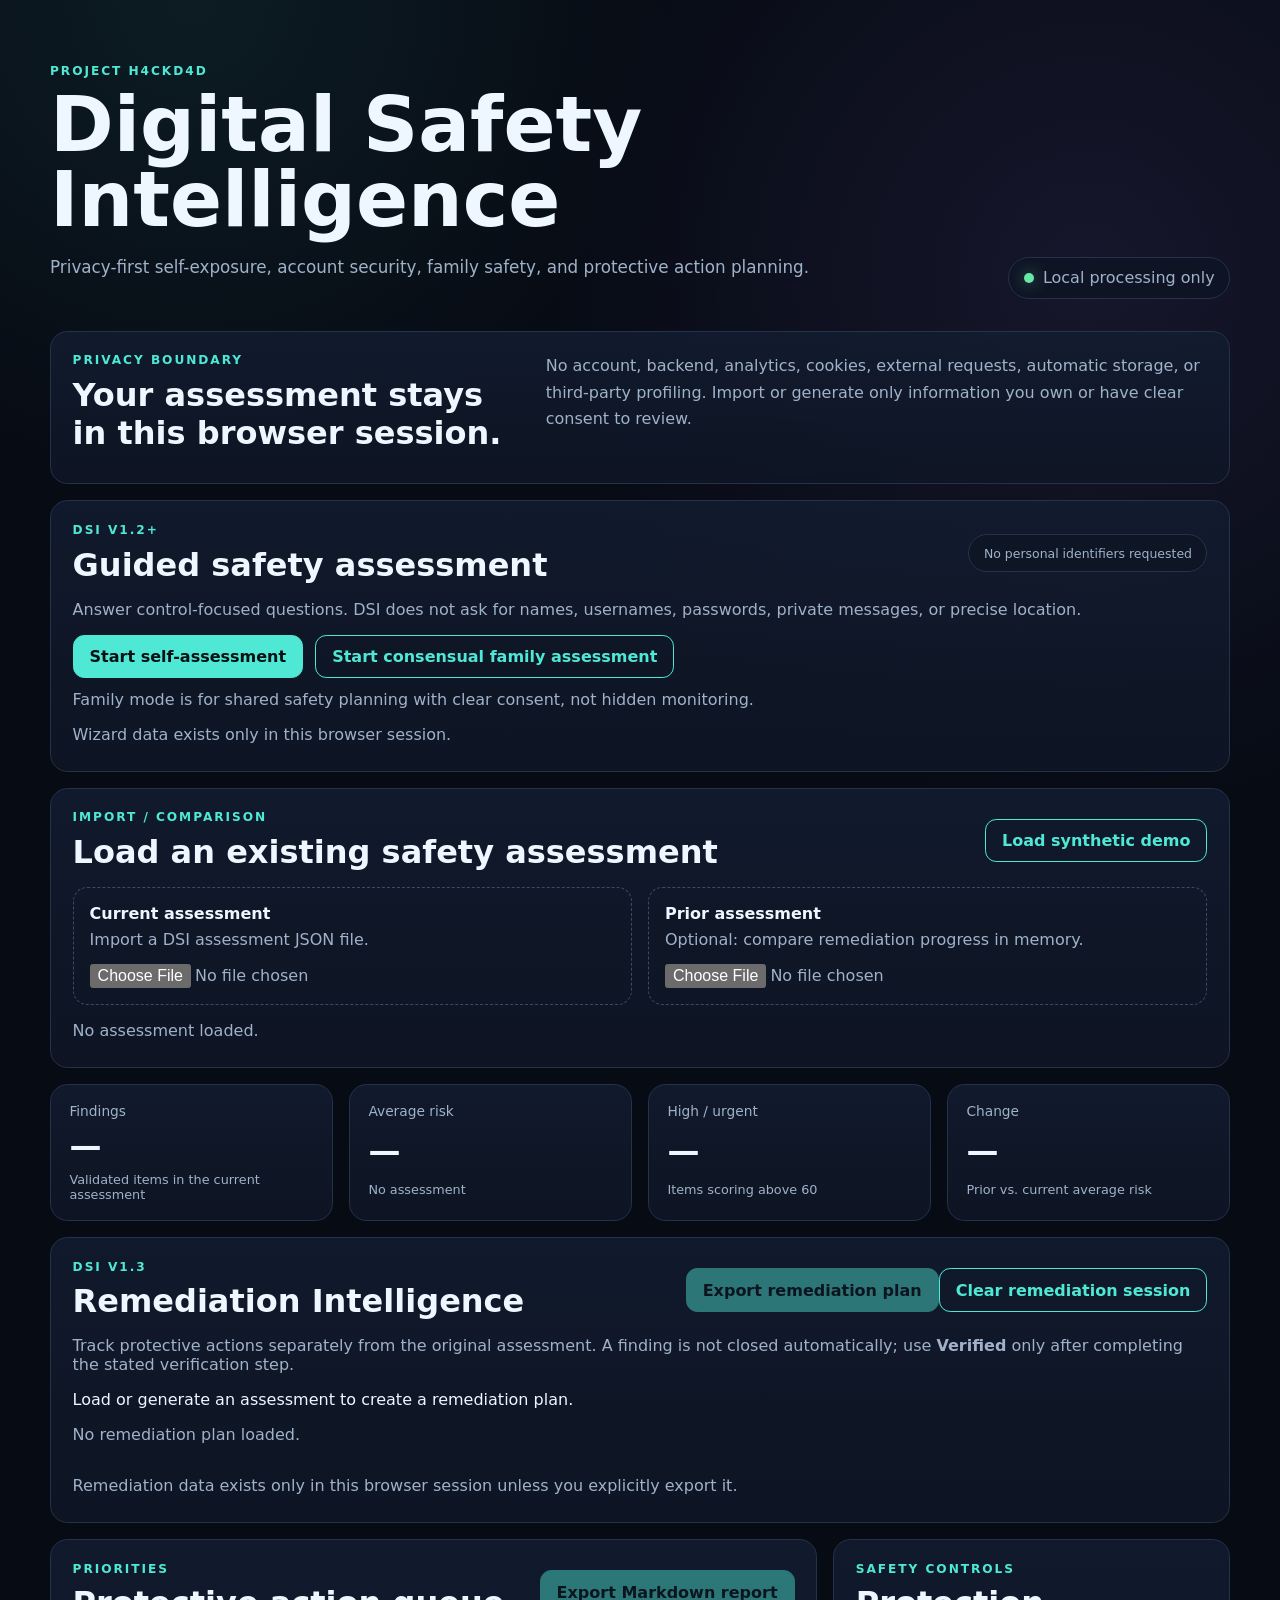
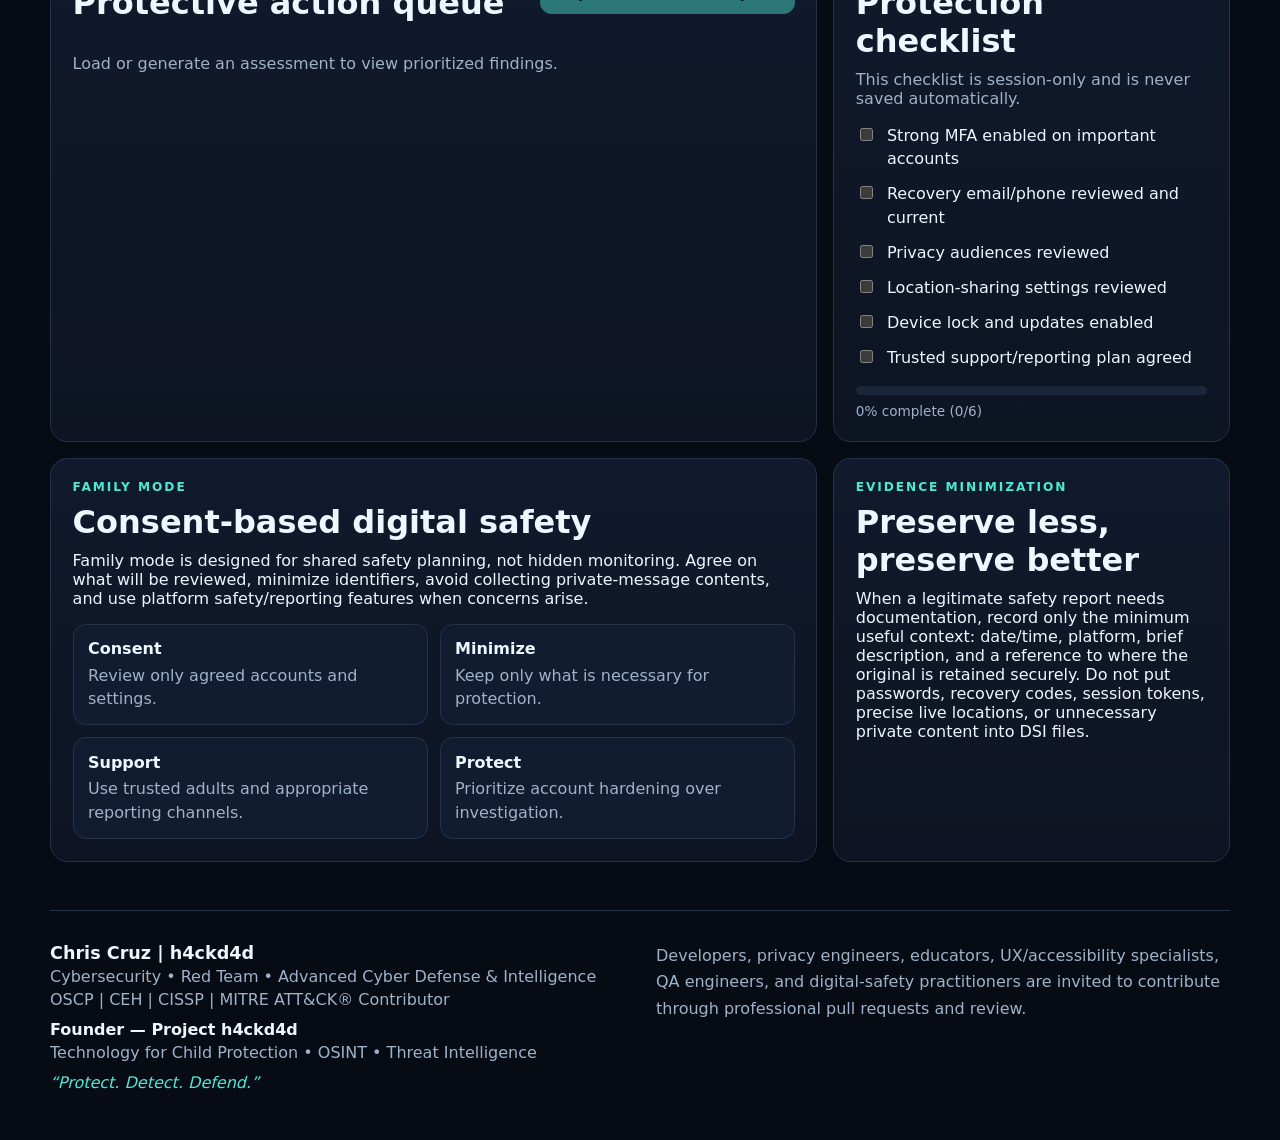
==== commit 547f0368: "Add remediation intelligence workspace" ====
--- a/web/index.html
+++ b/web/index.html
@@ -17,7 +17,7 @@
     <section class="notice" aria-labelledby="privacy-title"><div><p class="eyebrow">Privacy boundary</p><h2 id="privacy-title">Your assessment stays in this browser session.</h2></div><p>No account, backend, analytics, cookies, external requests, automatic storage, or third-party profiling. Import or generate only information you own or have clear consent to review.</p></section>
 
     <section id="wizard" class="panel" aria-labelledby="wizard-title">
-      <div class="section-heading"><div><p class="eyebrow">DSI v1.2</p><h2 id="wizard-title">Guided safety assessment</h2></div><span class="local-label">No personal identifiers requested</span></div>
+      <div class="section-heading"><div><p class="eyebrow">DSI v1.2+</p><h2 id="wizard-title">Guided safety assessment</h2></div><span class="local-label">No personal identifiers requested</span></div>
       <p class="muted">Answer control-focused questions. DSI does not ask for names, usernames, passwords, private messages, or precise location.</p>
       <div id="wizardStart" class="wizard-start">
         <button id="wizardModeSelf" class="button" type="button">Start self-assessment</button>
@@ -52,6 +52,17 @@
       <article class="metric-card"><span class="metric-label">Change</span><strong id="riskDelta">—</strong><span class="metric-help">Prior vs. current average risk</span></article>
     </section>
 
+    <section id="remediationPanel" class="panel" aria-labelledby="remediation-title">
+      <div class="section-heading">
+        <div><p class="eyebrow">DSI v1.3</p><h2 id="remediation-title">Remediation Intelligence</h2></div>
+        <div class="button-group"><button id="remediationExport" class="button" type="button" disabled>Export remediation plan</button><button id="remediationReset" class="button secondary" type="button">Clear remediation session</button></div>
+      </div>
+      <p class="muted">Track protective actions separately from the original assessment. A finding is not closed automatically; use <strong>Verified</strong> only after completing the stated verification step.</p>
+      <div id="remediationSummary" class="remediation-summary">Load or generate an assessment to create a remediation plan.</div>
+      <div id="remediationItems" class="empty-state">No remediation plan loaded.</div>
+      <div id="remediationStatus" class="status" role="status" aria-live="polite">Remediation data exists only in this browser session unless you explicitly export it.</div>
+    </section>
+
     <section class="dashboard-grid">
       <article class="panel" aria-labelledby="findings-title"><div class="section-heading"><div><p class="eyebrow">Priorities</p><h2 id="findings-title">Protective action queue</h2></div><button id="exportButton" class="button" type="button" disabled>Export Markdown report</button></div><div id="findingsTable" class="empty-state">Load or generate an assessment to view prioritized findings.</div></article>
       <aside class="panel" aria-labelledby="checklist-title"><p class="eyebrow">Safety controls</p><h2 id="checklist-title">Protection checklist</h2><p class="muted">This checklist is session-only and is never saved automatically.</p><div id="checklist" class="checklist"><label><input type="checkbox"> Strong MFA enabled on important accounts</label><label><input type="checkbox"> Recovery email/phone reviewed and current</label><label><input type="checkbox"> Privacy audiences reviewed</label><label><input type="checkbox"> Location-sharing settings reviewed</label><label><input type="checkbox"> Device lock and updates enabled</label><label><input type="checkbox"> Trusted support/reporting plan agreed</label></div><div class="progress-track" aria-label="Checklist completion"><div id="progressBar" class="progress-bar"></div></div><p id="progressText" class="progress-text">0% complete</p></aside>
@@ -63,6 +74,6 @@
     </section>
   </main>
   <footer><div class="signature"><strong>Chris Cruz | h4ckd4d</strong><span>Cybersecurity • Red Team • Advanced Cyber Defense &amp; Intelligence</span><span>OSCP | CEH | CISSP | MITRE ATT&amp;CK® Contributor</span><span class="founder">Founder — Project h4ckd4d</span><span>Technology for Child Protection • OSINT • Threat Intelligence</span><em>“Protect. Detect. Defend.”</em></div><p>Developers, privacy engineers, educators, UX/accessibility specialists, QA engineers, and digital-safety practitioners are invited to contribute through professional pull requests and review.</p></footer>
-  <script src="dsi-core.js"></script><script src="app.js"></script><script src="wizard.js"></script>
+  <script src="dsi-core.js"></script><script src="app.js"></script><script src="wizard.js"></script><script src="remediation-core.js"></script><script src="remediation.js"></script>
 </body>
 </html>
--- a/web/styles.css
+++ b/web/styles.css
@@ -12,111 +12,48 @@
   --ok: #67e8a7;
   font-family: Inter, ui-sans-serif, system-ui, -apple-system, BlinkMacSystemFont, "Segoe UI", sans-serif;
 }
-
 * { box-sizing: border-box; }
-
-body {
-  margin: 0;
-  background:
-    radial-gradient(circle at 15% 0%, rgba(78, 232, 212, 0.08), transparent 30rem),
-    radial-gradient(circle at 85% 10%, rgba(155, 124, 255, 0.10), transparent 34rem),
-    var(--bg);
-  color: var(--text);
-  min-height: 100vh;
-}
-
+body { margin: 0; background: radial-gradient(circle at 15% 0%, rgba(78, 232, 212, 0.08), transparent 30rem), radial-gradient(circle at 85% 10%, rgba(155, 124, 255, 0.10), transparent 34rem), var(--bg); color: var(--text); min-height: 100vh; }
 button, input { font: inherit; }
-
-.skip-link {
-  position: absolute;
-  left: -9999px;
-  top: 1rem;
-  background: var(--text);
-  color: var(--bg);
-  padding: .75rem 1rem;
-  border-radius: .5rem;
-}
+.skip-link { position: absolute; left: -9999px; top: 1rem; background: var(--text); color: var(--bg); padding: .75rem 1rem; border-radius: .5rem; }
 .skip-link:focus { left: 1rem; z-index: 100; }
-
-.site-header, main, footer {
-  width: min(1180px, calc(100% - 2rem));
-  margin-inline: auto;
-}
-
-.site-header {
-  display: flex;
-  justify-content: space-between;
-  gap: 2rem;
-  align-items: flex-end;
-  padding: 4rem 0 2rem;
-}
-
-h1, h2, p { margin-top: 0; }
+.site-header, main, footer { width: min(1180px, calc(100% - 2rem)); margin-inline: auto; }
+.site-header { display: flex; justify-content: space-between; gap: 2rem; align-items: flex-end; padding: 4rem 0 2rem; }
+h1, h2, h3, p { margin-top: 0; }
 h1 { font-size: clamp(2.4rem, 6vw, 5rem); line-height: .98; max-width: 850px; margin-bottom: 1rem; }
 h2 { font-size: clamp(1.3rem, 3vw, 2rem); margin-bottom: .6rem; }
+h3 { font-size: 1.25rem; line-height: 1.45; }
 .subtitle { color: var(--muted); max-width: 780px; font-size: 1.05rem; line-height: 1.7; }
 .eyebrow { color: var(--accent); text-transform: uppercase; letter-spacing: .16em; font-size: .76rem; font-weight: 800; margin-bottom: .55rem; }
 .muted { color: var(--muted); }
-
-.privacy-badge {
-  border: 1px solid var(--line);
-  background: rgba(14, 21, 36, .8);
-  color: var(--muted);
-  border-radius: 999px;
-  padding: .65rem .9rem;
-  display: flex;
-  gap: .55rem;
-  align-items: center;
-  white-space: nowrap;
-}
+.privacy-badge, .local-label { border: 1px solid var(--line); background: rgba(14, 21, 36, .8); color: var(--muted); border-radius: 999px; padding: .65rem .9rem; white-space: nowrap; }
+.privacy-badge { display: flex; gap: .55rem; align-items: center; }
+.local-label { font-size: .78rem; }
 .privacy-dot { width: .65rem; height: .65rem; border-radius: 50%; background: var(--ok); box-shadow: 0 0 1rem rgba(103, 232, 167, .55); }
-
-.notice, .panel, .metric-card {
-  border: 1px solid var(--line);
-  background: linear-gradient(180deg, rgba(18, 28, 48, .86), rgba(14, 21, 36, .9));
-  border-radius: 1.1rem;
-}
+.notice, .panel, .metric-card { border: 1px solid var(--line); background: linear-gradient(180deg, rgba(18, 28, 48, .86), rgba(14, 21, 36, .9)); border-radius: 1.1rem; }
 .notice { padding: 1.35rem; display: grid; grid-template-columns: .8fr 1.2fr; gap: 2rem; margin-bottom: 1rem; }
 .notice p:last-child { color: var(--muted); line-height: 1.65; margin-bottom: 0; }
 .panel { padding: 1.35rem; margin-bottom: 1rem; }
-
 .section-heading { display: flex; justify-content: space-between; gap: 1rem; align-items: center; margin-bottom: 1rem; }
 .section-heading h2 { margin-bottom: 0; }
-
-.button {
-  border: 1px solid var(--accent);
-  color: #071113;
-  background: var(--accent);
-  font-weight: 800;
-  padding: .7rem 1rem;
-  border-radius: .7rem;
-  cursor: pointer;
-}
+.button { border: 1px solid var(--accent); color: #071113; background: var(--accent); font-weight: 800; padding: .7rem 1rem; border-radius: .7rem; cursor: pointer; }
 .button.secondary { background: transparent; color: var(--accent); }
 .button:disabled { opacity: .45; cursor: not-allowed; }
-
+.text-button { border: 0; background: transparent; color: var(--muted); padding: .7rem .35rem; cursor: pointer; text-decoration: underline; text-underline-offset: .2rem; }
+.text-button:hover, .text-button:focus { color: var(--text); }
 .upload-grid { display: grid; grid-template-columns: repeat(2, minmax(0, 1fr)); gap: 1rem; }
-.upload-card {
-  border: 1px dashed #3a4b68;
-  border-radius: .9rem;
-  padding: 1rem;
-  color: var(--muted);
-  display: grid;
-  gap: .45rem;
-}
+.upload-card { border: 1px dashed #3a4b68; border-radius: .9rem; padding: 1rem; color: var(--muted); display: grid; gap: .45rem; }
 .upload-card:hover { border-color: var(--accent); }
 .upload-title { color: var(--text); font-weight: 800; }
 .upload-card input { color: var(--muted); margin-top: .5rem; }
 .status { margin-top: 1rem; color: var(--muted); min-height: 1.5rem; }
 .status.error { color: var(--danger); }
 .status.success { color: var(--ok); }
-
 .metrics { display: grid; grid-template-columns: repeat(4, minmax(0, 1fr)); gap: 1rem; margin: 1rem 0; }
 .metric-card { padding: 1.15rem; display: grid; gap: .45rem; }
 .metric-label { color: var(--muted); font-size: .86rem; }
 .metric-card strong { font-size: 2rem; }
 .metric-help { color: var(--muted); font-size: .8rem; }
-
 .dashboard-grid { display: grid; grid-template-columns: 1.45fr .75fr; gap: 1rem; }
 .empty-state { color: var(--muted); padding: 1rem 0; }
 .table-wrap { overflow-x: auto; }
@@ -127,33 +64,40 @@
 .priority-high { color: var(--warning); }
 .priority-urgent { color: var(--danger); }
 .priority-low { color: var(--ok); }
-
 .checklist { display: grid; gap: .75rem; margin: 1rem 0; }
 .checklist label { display: flex; gap: .7rem; align-items: flex-start; line-height: 1.45; }
 .checklist input { margin-top: .25rem; accent-color: var(--accent); }
 .progress-track { height: .6rem; background: #1a263a; border-radius: 999px; overflow: hidden; }
 .progress-bar { height: 100%; width: 0; background: linear-gradient(90deg, var(--accent), var(--accent-2)); transition: width .2s ease; }
 .progress-text { margin: .5rem 0 0; color: var(--muted); font-size: .85rem; }
-
 .principle-grid { display: grid; grid-template-columns: repeat(2, minmax(0, 1fr)); gap: .75rem; margin-top: 1rem; }
 .principle-grid div { background: var(--panel-2); border: 1px solid var(--line); border-radius: .8rem; padding: .9rem; display: grid; gap: .35rem; }
 .principle-grid span { color: var(--muted); line-height: 1.45; }
-
+.wizard-start { display: flex; align-items: center; gap: .75rem; flex-wrap: wrap; margin-top: 1rem; }
+.wizard-start p { width: 100%; color: var(--muted); margin-bottom: 0; }
+.wizard-step, .wizard-review { border: 1px solid var(--line); border-radius: .95rem; background: var(--panel-2); padding: 1.15rem; margin-top: 1rem; }
+.wizard-choices { display: grid; grid-template-columns: repeat(3, minmax(0, 1fr)); gap: .75rem; margin: 1rem 0; }
+.wizard-choice { display: flex; align-items: center; gap: .65rem; border: 1px solid var(--line); border-radius: .8rem; padding: .9rem; cursor: pointer; background: rgba(7, 11, 20, .4); }
+.wizard-choice:has(input:checked) { border-color: var(--accent); box-shadow: inset 0 0 0 1px var(--accent); }
+.wizard-choice input { accent-color: var(--accent); }
+.wizard-actions { display: flex; align-items: center; flex-wrap: wrap; gap: .65rem; margin-top: 1rem; }
+.review-list { list-style: none; padding: 0; margin: 1rem 0; display: grid; gap: .5rem; }
+.review-list li { display: flex; justify-content: space-between; gap: 1rem; border-bottom: 1px solid var(--line); padding: .55rem 0; }
+.review-list span { color: var(--muted); }
 footer { border-top: 1px solid var(--line); margin-top: 2rem; padding: 2rem 0 3rem; display: grid; grid-template-columns: 1fr 1fr; gap: 2rem; color: var(--muted); }
 .signature { display: grid; gap: .25rem; }
 .signature strong { color: var(--text); font-size: 1.1rem; }
 .signature .founder { margin-top: .45rem; color: var(--text); font-weight: 700; }
 .signature em { color: var(--accent); margin-top: .45rem; }
 footer p { line-height: 1.65; }
-
 @media (max-width: 820px) {
   .site-header, .section-heading, footer { align-items: flex-start; flex-direction: column; }
   .site-header { display: flex; }
   .notice, .dashboard-grid, footer { grid-template-columns: 1fr; }
   .metrics { grid-template-columns: repeat(2, minmax(0, 1fr)); }
-  .upload-grid { grid-template-columns: 1fr; }
+  .upload-grid, .wizard-choices { grid-template-columns: 1fr; }
+  .local-label { white-space: normal; }
 }
-
 @media (max-width: 520px) {
   .metrics, .principle-grid { grid-template-columns: 1fr; }
   .site-header { padding-top: 2.4rem; }
